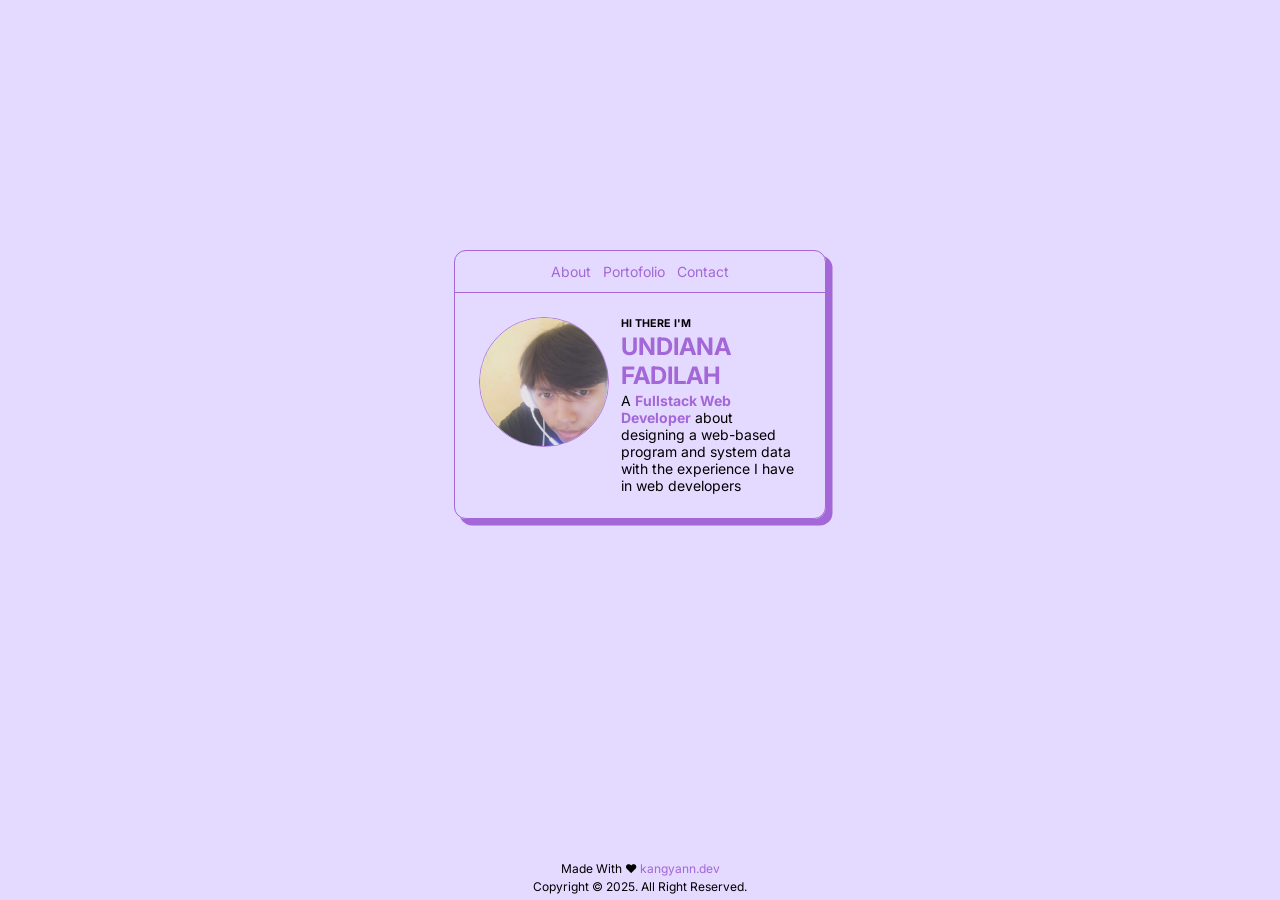
==== index.html @ c655a562 "New Portofolio v1; kangyann.dev" ====
<!DOCTYPE html>
<html lang="en">
    <head>
        <meta charset="UTF-8">
        <meta name="viewport" content="width=device-width, initial-scale=1.0">
        <link rel="stylesheet" href="/style/style.css">
        <script src="/script/script.js" defer></script>
        <title>Undiana Fadilah</title>
    </head>
    <body>
        <div class="container">
            <div class="index__container">
                <!--  -->
                <div class="box">
                    <!--  -->
                    <div class="box__header">
                        <a href="/about.html">About</a>
                        <a href="/portofolio.html">Portofolio</a>
                        <a href="/contact.html">Contact</a>
                    </div>
                    <!--  -->
                    <div class="box__profile">
                        <div class="box__profile__image">
                            <img src="/images/profile.jpeg" alt="my_profile">
                        </div>
                        <!--  -->
                        <div class="box__profile__description">
                            <h6>HI THERE I'M</h6>
                            <h4>UNDIANA FADILAH</h4>
                            <p>A <strong>Fullstack Web Developer</strong>
                                about designing a web-based program and
                                system
                                data
                                with the experience I have in web
                                developers</p>
                        </div>
                    </div>
                </div>
            </div>
            <footer>
                <div class="footer__box">
                    <span>
                        Made With ♥️ <a
                            href="https://instagram.com/kangyann.dev ">kangyann.dev</a></span>
                    <span>Copyright &copy; 2025. All Right Reserved.</span>
                </div>
            </footer>
        </div>
    </body>
</html>
---- style/style.css ----
@import url("https://fonts.googleapis.com/css2?family=Inter:ital,opsz,wght@0,14..32,100..900;1,14..32,100..900&display=swap");
:root {
   --primary-color: #e4d9ff;
   --secondary-color: rgb(163, 103, 215);
   --mint-color: #f0f7f4;
}
html {
   background-color: var(--primary-color);
}
*,
html {
   padding: 0;
   margin: 0;
   font-family: "Inter", sans-serif;
   font-optical-sizing: auto;
   font-style: normal;
}
.container {
   padding: 12px;
   margin: 12px;
}
.container footer {
    position: fixed;
    bottom: 0;
    left: 0;
    padding: 6px 0px;
    font-size: 12px;
    width: 100%;
}
.container footer .footer__box {
    display: flex;
    flex-direction: column;
    align-items: center;
    gap: 3px;
}
.container footer .footer__box a {
    color: var(--secondary-color);
    text-decoration: none;
}
.container footer .footer__box a:hover {
    text-decoration: underline;
}
.index__container {
   display: flex;
   justify-content: center;
   align-items: center;
   min-height: 80vh;
}
.index__container .box {
   display: flex;
   justify-content: center;
   flex-direction: column;
   width: 30%;
   border: 1.5px solid var(--secondary-color);
   box-shadow: 6px 6px 0.5px 0.5px var(--secondary-color);
   border-radius: 12px;
   overflow: hidden;
}
.index__container .box .box__header {
   display: flex;
   justify-content: center;
   padding: 6px 0px;
   border-bottom: 1px solid var(--secondary-color);
}
.index__container .box .box__header a {
   padding: 6px;
   font-size: 14px;
   text-decoration: none;
   background: var(--primary-color);
   transition: all ease-in;
   color: var(--secondary-color);
   transition-duration: 150ms;
}
.index__container .box .box__header a:hover {
   color: var(--secondary-color);
   font-weight: 600;
}
.index__container .box .box__profile {
   display: flex;
   padding: 24px;
   gap: 12px;
}
.index__container .box .box__profile .box__profile__image {
   overflow: hidden;
   width: 128px;
   border: 1px solid var(--secondary-color);
   opacity: 80%;
   cursor: pointer;
   height: 128px;
   border-radius: 100%;
   transition: all ease-in;
   transition-duration: 150ms;
}
.index__container .box .box__profile .box__profile__image:hover {
   opacity: 100%;
}
.index__container .box .box__profile .box__profile__image img {
   width: 100%;
   height: 100%;
   object-fit: cover;
}

.index__container .box .box__profile .box__profile__description {
   flex: 1;
   display: flex;
   flex-direction: column;
   gap: 2px;
}
.index__container .box .box__profile .box__profile__description h4 {
   color: var(--secondary-color);
   font-size: 24px;
}
.index__container .box .box__profile .box__profile__description p {
   font-size: 14px;
}
.index__container .box .box__profile .box__profile__description strong {
   color: var(--secondary-color);
}
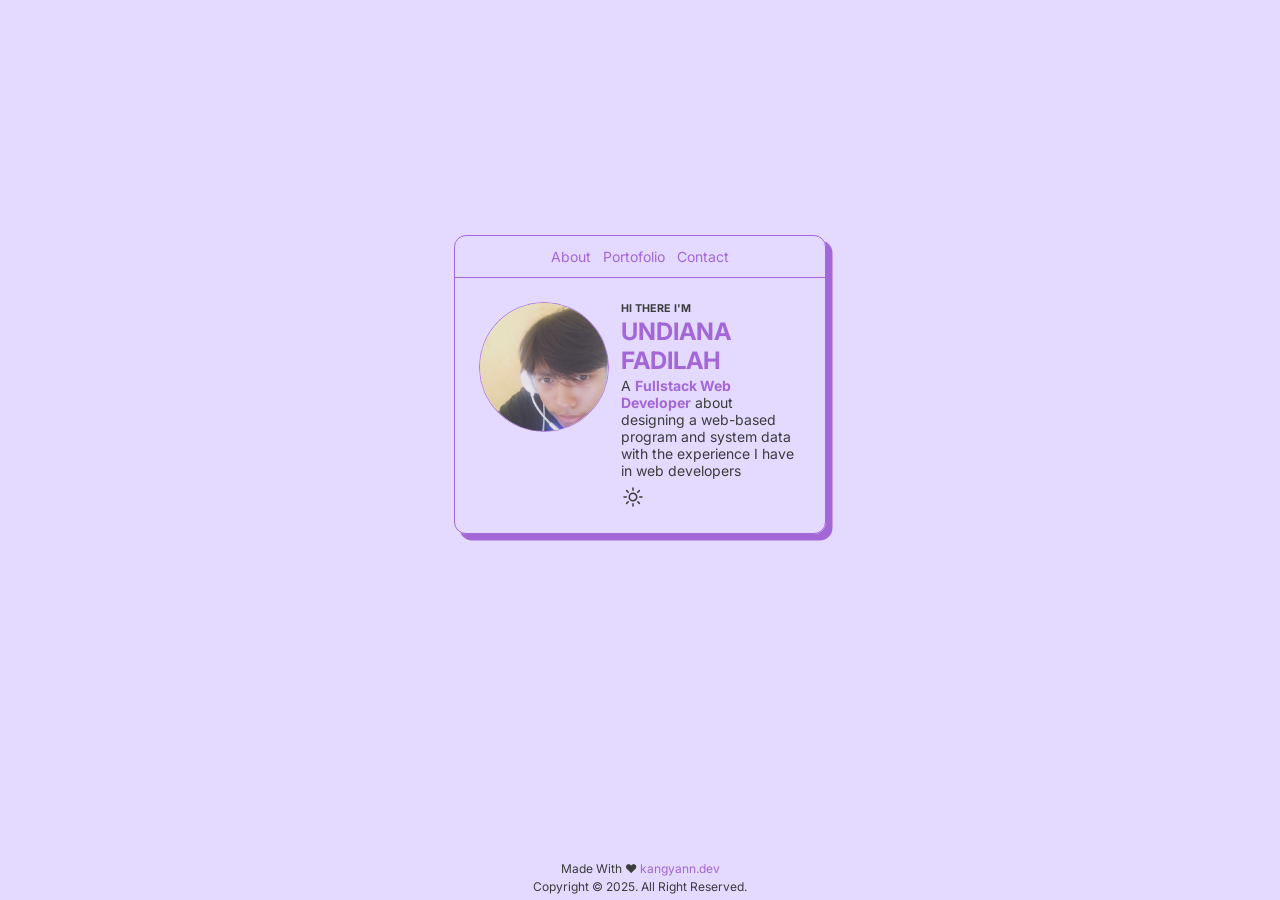
==== commit 01666f70: "Release Portofolio v1; Pemograman Web;" ====
--- a/index.html
+++ b/index.html
@@ -1,5 +1,5 @@
 <!DOCTYPE html>
-<html lang="en">
+<html lang="en" data-theme="light">
     <head>
         <meta charset="UTF-8">
         <meta name="viewport" content="width=device-width, initial-scale=1.0">
@@ -33,9 +33,33 @@
                                 data
                                 with the experience I have in web
                                 developers</p>
+                            <div class="icon__theme" id="theme">
+                                <span id="light">
+                                    <svg xmlns="http://www.w3.org/2000/svg"
+                                        fill="none"
+                                        viewBox="0 0 24 24" stroke-width="1.5"
+                                        stroke="currentColor" class="size-6">
+                                        <path stroke-linecap="round"
+                                            stroke-linejoin="round"
+                                            d="M12 3v2.25m6.364.386-1.591 1.591M21 12h-2.25m-.386 6.364-1.591-1.591M12 18.75V21m-4.773-4.227-1.591 1.591M5.25 12H3m4.227-4.773L5.636 5.636M15.75 12a3.75 3.75 0 1 1-7.5 0 3.75 3.75 0 0 1 7.5 0Z" />
+                                    </svg>
+                                </span>
+                                <span id="dark">
+                                    <svg xmlns="http://www.w3.org/2000/svg"
+                                        fill="none"
+                                        viewBox="0 0 24 24" stroke-width="1.5"
+                                        stroke="currentColor" class="size-6">
+                                        <path stroke-linecap="round"
+                                            stroke-linejoin="round"
+                                            d="M21.752 15.002A9.72 9.72 0 0 1 18 15.75c-5.385 0-9.75-4.365-9.75-9.75 0-1.33.266-2.597.748-3.752A9.753 9.753 0 0 0 3 11.25C3 16.635 7.365 21 12.75 21a9.753 9.753 0 0 0 9.002-5.998Z" />
+                                    </svg>
+                                </span>
+                            </div>
                         </div>
                     </div>
+
                 </div>
+
             </div>
             <footer>
                 <div class="footer__box">
--- a/style/style.css
+++ b/style/style.css
@@ -3,9 +3,19 @@
    --primary-color: #e4d9ff;
    --secondary-color: rgb(163, 103, 215);
    --mint-color: #f0f7f4;
-}
-html {
+   --mint-color-dark: #2a2b2b;
+   --font-default: rgb(60, 60, 60);
+   --primary-color-dark: #2c214a;
+   --secondary-color-dark: rgb(163, 103, 215);
+   --font-default-dark: rgb(240, 240, 240);
+}
+html[data-theme="light"] {
    background-color: var(--primary-color);
+   color: var(--font-default);
+}
+html[data-theme="dark"] {
+   background-color: var(--primary-color-dark);
+   color: var(--font-default-dark);
 }
 *,
 html {
@@ -14,31 +24,41 @@
    font-family: "Inter", sans-serif;
    font-optical-sizing: auto;
    font-style: normal;
+   user-select: none;
 }
 .container {
    padding: 12px;
    margin: 12px;
 }
+.icon__theme {
+   width: 24px;
+   height: 24px;
+   margin-top: 4px;
+   cursor: pointer;
+   transition: all ease-in;
+   transition-duration: 150ms;
+}
+
 .container footer {
-    position: fixed;
-    bottom: 0;
-    left: 0;
-    padding: 6px 0px;
-    font-size: 12px;
-    width: 100%;
+   position: fixed;
+   bottom: 0;
+   left: 0;
+   padding: 6px 0px;
+   font-size: 12px;
+   width: 100%;
 }
 .container footer .footer__box {
-    display: flex;
-    flex-direction: column;
-    align-items: center;
-    gap: 3px;
+   display: flex;
+   flex-direction: column;
+   align-items: center;
+   gap: 3px;
 }
 .container footer .footer__box a {
-    color: var(--secondary-color);
-    text-decoration: none;
+   color: var(--secondary-color);
+   text-decoration: none;
 }
 .container footer .footer__box a:hover {
-    text-decoration: underline;
+   text-decoration: underline;
 }
 .index__container {
    display: flex;
@@ -66,7 +86,6 @@
    padding: 6px;
    font-size: 14px;
    text-decoration: none;
-   background: var(--primary-color);
    transition: all ease-in;
    color: var(--secondary-color);
    transition-duration: 150ms;
@@ -99,7 +118,6 @@
    height: 100%;
    object-fit: cover;
 }
-
 .index__container .box .box__profile .box__profile__description {
    flex: 1;
    display: flex;
@@ -116,3 +134,318 @@
 .index__container .box .box__profile .box__profile__description strong {
    color: var(--secondary-color);
 }
+/* INDEX */
+
+/* ABOUT */
+.about__container {
+   display: flex;
+   justify-content: center;
+   align-items: center;
+   min-height: 80vh;
+}
+
+.about__container .box {
+   display: flex;
+   justify-content: center;
+   flex-direction: column;
+   width: 30%;
+   border: 1.5px solid var(--secondary-color);
+   box-shadow: 6px 6px 0.5px 0.5px var(--secondary-color);
+   border-radius: 12px;
+   overflow: hidden;
+   padding: 12px;
+}
+.about__container .box .box__profile {
+   display: flex;
+   align-items: center;
+   gap: 6px;
+   padding: 6px 0px;
+   border-bottom: 1.5px solid var(--secondary-color);
+}
+.about__container .box .box__profile h4 {
+   font-size: 20px;
+   color: var(--secondary-color);
+}
+.about__container .box .box__profile p {
+   font-size: 12px;
+   font-style: italic;
+}
+.about__container .box .box__profile .box__profile__image {
+   overflow: hidden;
+   width: 64px;
+   border: 1px solid var(--secondary-color);
+   cursor: pointer;
+   height: 64px;
+   border-radius: 100%;
+}
+.about__container .box .box__profile .box__profile__image img {
+   width: 100%;
+   height: 100%;
+   object-fit: cover;
+}
+.about__container .box .box__information {
+   padding: 6px 0px;
+   margin: 6px 0px;
+}
+.about__container .box .box__information table {
+   font-size: 14px;
+   width: 100%;
+}
+
+.about__container .box .box__information table tbody tr td {
+   border: 1px solid var(--secondary-color);
+   padding: 6px;
+}
+.about__container .box .box__information table tbody tr .text {
+   color: var(--secondary-color);
+   text-shadow: 1px 1px var(--mint-color);
+   font-style: italic;
+   cursor: pointer;
+   transition: all ease-in-out;
+   transition-duration: 200ms;
+}
+.about__container .box .box__information table tbody tr .text:hover {
+   color: black;
+   text-shadow: none;
+}
+.about__container .box .box__information .box__information__link {
+   display: flex;
+   flex-direction: column;
+   gap: 3px;
+}
+.about__container .box .box__information .box__information__link .contact__me {
+   padding: 4px 12px;
+   margin: 1px;
+   background-color: transparent;
+   outline: none;
+   border: 1px solid var(--secondary-color);
+   font-size: 14px;
+   width: 100%;
+   margin-top: 12px;
+   cursor: pointer;
+   color: var(--secondary-color);
+   transition: all ease-in;
+   transition-duration: 150ms;
+}
+.about__container .box .box__information .box__information__link .contact__me:hover {
+   background-color: var(--secondary-color);
+   color: var(--primary-color);
+}
+.about__container .box .box__information .box__information__link .back__to__home {
+   text-decoration: none;
+   font-size: 12px;
+   color: var(--secondary-color);
+}
+.about__container .box .box__information .box__information__link .back__to__home:hover {
+   text-decoration: underline;
+}
+
+/* PORTOFOLIO */
+.portofolio__container {
+   display: flex;
+   justify-content: center;
+   align-items: center;
+   min-height: 80vh;
+}
+
+.portofolio__container .box {
+   display: flex;
+   justify-content: center;
+   flex-direction: column;
+   width: 30%;
+   border: 1.5px solid var(--secondary-color);
+   box-shadow: 6px 6px 0.5px 0.5px var(--secondary-color);
+   border-radius: 12px;
+   overflow: hidden;
+   padding: 12px;
+}
+.portofolio__container .box .box__profile {
+   display: flex;
+   align-items: center;
+   gap: 6px;
+   padding: 6px 0px;
+   border-bottom: 1.5px solid var(--secondary-color);
+}
+.portofolio__container .box .box__profile h4 {
+   font-size: 20px;
+   color: var(--secondary-color);
+}
+.portofolio__container .box .box__profile p {
+   font-size: 12px;
+   font-style: italic;
+}
+.portofolio__container .box .box__profile .box__profile__image {
+   overflow: hidden;
+   width: 64px;
+   border: 1px solid var(--secondary-color);
+   cursor: pointer;
+   height: 64px;
+   border-radius: 100%;
+}
+.portofolio__container .box .box__profile .box__profile__image img {
+   width: 100%;
+   height: 100%;
+   object-fit: cover;
+}
+.portofolio__container .box .box__information {
+   padding: 6px 0px;
+   margin: 6px 0px;
+   display: grid;
+   grid-template-columns: 1fr 1fr;
+   gap: 6px;
+}
+.portofolio__container .box .box__information .card {
+   display: flex;
+   flex-direction: column;
+   justify-content: space-between;
+   gap: 3px;
+   padding: 12px;
+   flex: 1;
+   border: 1px solid var(--secondary-color);
+}
+.portofolio__container .box .box__information .card .card__image {
+   overflow: hidden;
+   min-height: 156px;
+   box-shadow: 1px 1px 1px 1px var(--secondary-color);
+}
+
+.portofolio__container .box .box__information .card .card__image img {
+   width: 100%;
+   height: 100%;
+   object-fit: cover;
+}
+.portofolio__container .box .box__information .card .card__text {
+   border-top: 1px solid var(--secondary-color);
+   padding: 4px 0px;
+   margin-top: 4px;
+}
+.portofolio__container .box .box__information .card .card__text .card__text__title {
+   font-size: 18px;
+   margin-bottom: 4px;
+   color: var(--secondary-color);
+   text-shadow: 1px 1px var(--mint-color);
+}
+.portofolio__container .box .box__information .card .card__text .card__text__description {
+   font-size: 12px;
+}
+.portofolio__container .box a {
+   font-size: 12px;
+   text-decoration: none;
+}
+.portofolio__container .box a:hover {
+   text-decoration: underline;
+}
+
+/* CONTACT */
+.contact__container {
+   display: flex;
+   justify-content: center;
+   align-items: center;
+   min-height: 80vh;
+}
+
+.contact__container .box {
+   display: flex;
+   justify-content: center;
+   flex-direction: column;
+   width: 30%;
+   border: 1.5px solid var(--secondary-color);
+   box-shadow: 6px 6px 0.5px 0.5px var(--secondary-color);
+   border-radius: 12px;
+   overflow: hidden;
+   padding: 12px;
+}
+.contact__container .box .box__profile {
+   display: flex;
+   align-items: center;
+   gap: 6px;
+   padding: 6px 0px;
+   border-bottom: 1.5px solid var(--secondary-color);
+}
+.contact__container .box .box__profile h4 {
+   font-size: 20px;
+   color: var(--secondary-color);
+}
+.contact__container .box .box__profile p {
+   font-size: 12px;
+   font-style: italic;
+}
+.contact__container .box .box__profile .box__profile__image {
+   overflow: hidden;
+   width: 64px;
+   border: 1px solid var(--secondary-color);
+   cursor: pointer;
+   height: 64px;
+   border-radius: 100%;
+}
+.contact__container .box .box__profile .box__profile__image img {
+   width: 100%;
+   height: 100%;
+   object-fit: cover;
+}
+.contact__container .box .box__information {
+   padding: 6px 0px;
+   margin: 6px 0px;
+}
+.contact__container .box .box__information p#keeptouch {
+   font-size: 16px;
+   font-weight: 600;
+   color: var(--secondary-color);
+   text-shadow: 1px 1px var(--mint-color);
+}
+.contact__container .box .box__information form {
+   margin-top: 8px;
+   padding: 6px;
+   border: 1px solid var(--secondary-color);
+}
+.contact__container .box .box__information form .group {
+   display: flex;
+   flex-direction: column;
+   gap: 3px;
+   margin-bottom: 6px;
+}
+.contact__container .box .box__information form .group .label__name {
+   color: var(--secondary-color);
+   font-size: 14px;
+}
+.contact__container .box .box__information form .group textarea {
+   min-height: 48px;
+   resize: none;
+}
+.contact__container .box .box__information form .group input,
+textarea {
+   font-size: 14px;
+   outline: none;
+   color: var(--secondary-color);
+   padding: 4px 6px;
+   border: 1px solid var(--secondary-color);
+   background-color: var(--mint-color);
+}
+.contact__container .box .box__information form p {
+   font-size: 14px;
+}
+.contact__container .box .box__information form .response {
+   display: flex;
+   align-items: center;
+   gap: 6px;
+}
+.contact__container .box .box__information form button {
+   padding: 4px 12px;
+   background-color: transparent;
+   border: 1px solid var(--secondary-color);
+   cursor: pointer;
+   transition: all ease-in-out;
+   transition-duration: 150ms;
+   color: var(--secondary-color);
+}
+.contact__container .box .box__information form button:hover {
+   background-color: var(--secondary-color);
+   color: var(--mint-color);
+}
+.contact__container .box a {
+   font-size: 12px;
+   text-decoration: none;
+}
+.contact__container .box a:hover {
+   text-decoration: underline;
+}
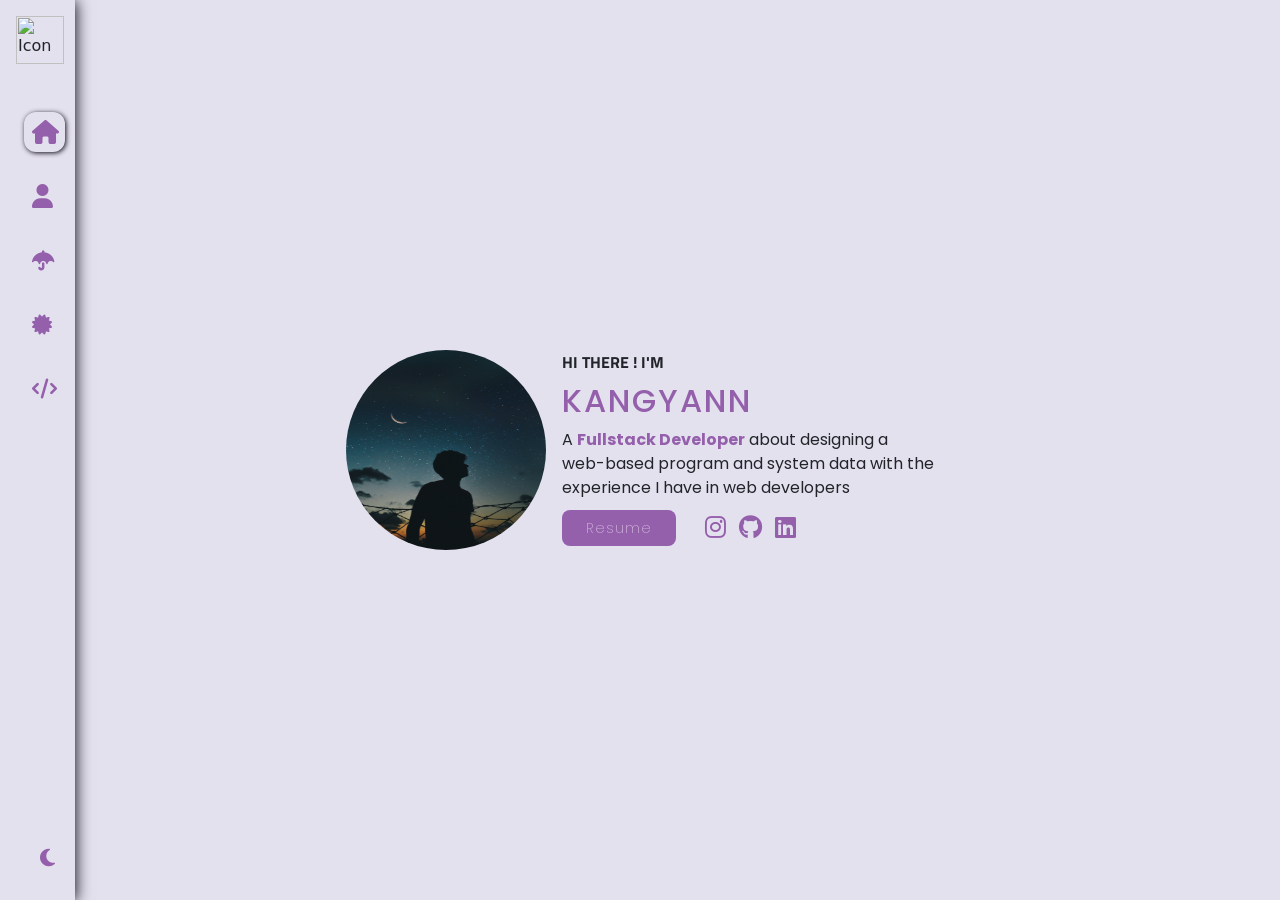
==== commit bc51f899: "New Portofolio v2; Pemograman Web;" ====
--- a/index.html
+++ b/index.html
@@ -1,74 +1,273 @@
-<!DOCTYPE html>
-<html lang="en" data-theme="light">
-    <head>
-        <meta charset="UTF-8">
-        <meta name="viewport" content="width=device-width, initial-scale=1.0">
-        <link rel="stylesheet" href="/style/style.css">
-        <script src="/script/script.js" defer></script>
-        <title>Undiana Fadilah</title>
-    </head>
-    <body>
-        <div class="container">
-            <div class="index__container">
-                <!--  -->
-                <div class="box">
-                    <!--  -->
-                    <div class="box__header">
-                        <a href="/about.html">About</a>
-                        <a href="/portofolio.html">Portofolio</a>
-                        <a href="/contact.html">Contact</a>
-                    </div>
-                    <!--  -->
-                    <div class="box__profile">
-                        <div class="box__profile__image">
-                            <img src="/images/profile.jpeg" alt="my_profile">
-                        </div>
-                        <!--  -->
-                        <div class="box__profile__description">
-                            <h6>HI THERE I'M</h6>
-                            <h4>UNDIANA FADILAH</h4>
-                            <p>A <strong>Fullstack Web Developer</strong>
-                                about designing a web-based program and
-                                system
-                                data
-                                with the experience I have in web
-                                developers</p>
-                            <div class="icon__theme" id="theme">
-                                <span id="light">
-                                    <svg xmlns="http://www.w3.org/2000/svg"
-                                        fill="none"
-                                        viewBox="0 0 24 24" stroke-width="1.5"
-                                        stroke="currentColor" class="size-6">
-                                        <path stroke-linecap="round"
-                                            stroke-linejoin="round"
-                                            d="M12 3v2.25m6.364.386-1.591 1.591M21 12h-2.25m-.386 6.364-1.591-1.591M12 18.75V21m-4.773-4.227-1.591 1.591M5.25 12H3m4.227-4.773L5.636 5.636M15.75 12a3.75 3.75 0 1 1-7.5 0 3.75 3.75 0 0 1 7.5 0Z" />
-                                    </svg>
-                                </span>
-                                <span id="dark">
-                                    <svg xmlns="http://www.w3.org/2000/svg"
-                                        fill="none"
-                                        viewBox="0 0 24 24" stroke-width="1.5"
-                                        stroke="currentColor" class="size-6">
-                                        <path stroke-linecap="round"
-                                            stroke-linejoin="round"
-                                            d="M21.752 15.002A9.72 9.72 0 0 1 18 15.75c-5.385 0-9.75-4.365-9.75-9.75 0-1.33.266-2.597.748-3.752A9.753 9.753 0 0 0 3 11.25C3 16.635 7.365 21 12.75 21a9.753 9.753 0 0 0 9.002-5.998Z" />
-                                    </svg>
-                                </span>
-                            </div>
-                        </div>
-                    </div>
-
-                </div>
-
-            </div>
-            <footer>
-                <div class="footer__box">
-                    <span>
-                        Made With ♥️ <a
-                            href="https://instagram.com/kangyann.dev ">kangyann.dev</a></span>
-                    <span>Copyright &copy; 2025. All Right Reserved.</span>
-                </div>
-            </footer>
-        </div>
-    </body>
-</html>+<html lang="en">
+
+<head>
+  <meta charset="UTF-8" />
+  <meta name="viewport" content="width=device-width, initial-scale=1.0" />
+  <title>Kangyann | Personal Page</title>
+  <meta charset="UTF-8" />
+  <meta name="viewport" content="width=device-width, initial-scale=1.0" />
+  <meta name="keywords" content="Personal, Webpage, Portofolio,Landing Page, Kangyann, Kangyann.my.id" />
+  <meta name="description" content="Easy To Make Personal or Portofolio Website" />
+  <link rel="stylesheet" href="assets/style/style.css" />
+  <link rel="stylesheet" href="assets/style/maintenance.css" />
+  <link rel="stylesheet" href="assets/style/@screen.css" />
+  <link rel="stylesheet" href="https://cdn.jsdelivr.net/npm/bootstrap@5.3.1/dist/css/bootstrap.min.css" />
+  <link rel="stylesheet" href="https://cdnjs.cloudflare.com/ajax/libs/font-awesome/6.4.0/css/all.min.css" />
+  <link rel="shortcut icon" href="https://svgshare.com/i/jmv.svg" type="image/x-icon" />
+</head>
+
+<body>
+  <div class="d-flex justify-content-center align-items-center vh-100 position-relative light"
+    style="transition: 0.3s all ease-in">
+    <div class="h-100 position-fixed left-section overflow-hidden z-1 bar light"
+      style="top: 0; left: 0; transition: 0.6s all ease-in-out">
+      <div class="m-lg-3 m-md-3 m-sm-3 m-2">
+        <img src="https://svgshare.com/i/jmv.svg" alt="Icon Logo" width="48"
+          class="d-none d-md-block d-sm-block d-lg-block" />
+        <div class="d-flex flex-column gap-4 mt-5 m-2">
+          <div class="d-none d-lg-flex d-sm-flex d-md-flex align-items-center gap-3 p-2 left-icon active"
+            style="white-space: nowrap; cursor: pointer" id="ChangePage" data-page="home">
+            <i class="fa-solid fa-home fa-xl" style="color: var(--primary-light)"></i>
+            <span class="ms-3" style="font-family: 'Poppins'; color: var(--primary-light)">Home</span>
+          </div>
+          <div class="d-none d-lg-flex d-sm-flex d-md-flex align-items-center gap-3 p-2 left-icon"
+            style="white-space: nowrap; cursor: pointer" id="ChangePage" data-page="about">
+            <i class="fa-solid fa-user fa-xl" style="color: var(--primary-light)"></i>
+            <span class="ms-3" style="font-family: 'Poppins'; color: var(--primary-light)">About Me</span>
+          </div>
+
+          <div class="d-none d-lg-flex d-sm-flex d-md-flex align-items-center gap-3 p-2 left-icon"
+            style="white-space: nowrap; cursor: pointer" id="ChangePage" data-page="project">
+            <i class="fa-solid fa-umbrella fa-lg" style="color: var(--primary-light)"></i>
+            <span class="ms-3" style="font-family: 'Poppins'; color: var(--primary-light)">Projects</span>
+          </div>
+          <div class="d-none d-lg-flex d-sm-flex d-md-flex align-items-center gap-3 p-2 left-icon"
+            style="white-space: nowrap; cursor: pointer" id="ChangePage" data-page="certificate">
+            <i class="fa-solid fa-certificate fa-lg" style="color: var(--primary-light)"></i>
+            <span class="ms-3" style="font-family: 'Poppins'; color: var(--primary-light)">Certificate</span>
+          </div>
+          <a href="/xinstacode.html" style="text-decoration: none;">
+          <div class="d-none d-lg-flex d-sm-flex d-md-flex align-items-center gap-3 p-2 left-icon"
+            style="white-space: nowrap; cursor: pointer">
+            <i class="fa-solid fa-code fa-lg" style="color: var(--primary-light)"></i>
+              <span class="ms-3" style="font-family: 'Poppins'; color: var(--primary-light)">X InstaCode</span>
+            </div>
+          </a>
+          <div class="position-absolute mb-3 mode" style="bottom: 10px">
+            <div class="d-flex">
+              <i class="fa-solid fa-moon fa-lg mode_icon px-3 py-3 rounded-3" data-page="dark" id="dark" style="
+                    color: var(--primary-light);
+                    cursor: pointer;
+                    display: block;
+                  "></i>
+              <i class="fa-solid fa-sun fa-lg mode_icon px-3 py-3 rounded-3" data-page="light" id="light" style="
+                    color: var(--secondary-light);
+                    cursor: pointer;
+                    display: none;
+                  "></i>
+              <i class="fa-solid fa-bars fa-xl d-lg-none d-sm-none d-md-none d-block mx-4 me-1 px-2 py-3 rounded-3"
+                id="menu" data-bs-toggle="offcanvas" data-bs-target="#offcanvasTop" aria-controls="offcanvasTop"
+                style="cursor: pointer"></i>
+            </div>
+            <div class="offcanvas offcanvas-top d-lg-none d-md-none d-sm-none"
+              style="background-color: var(--background-light)" id="offcanvasTop" aria-labelledby="offcanvasTopLabel">
+              <div class="offcanvas-header">
+                <h5 class="offcanvas-title" id="offcanvasTopLabel" style="color: var(--primary-light)">
+                  Menu
+                </h5>
+                <button type="button" class="btn-close" data-bs-dismiss="offcanvas" aria-label="Close"></button>
+              </div>
+              <div class="offcanvas-body">
+                <div class="d-flex align-items-center gap-3 p-2 left-icon" style="white-space: nowrap; cursor: pointer"
+                  id="ChangePage" data-page="home">
+                  <i class="fa-solid fa-home fa-xl" style="color: var(--primary-light)"></i>
+                  <span class="ms-3" style="
+                        font-family: 'Poppins';
+                        color: var(--primary-light);
+                      ">Home</span>
+                </div>
+                <div class="d-flex align-items-center gap-3 p-2 left-icon" style="white-space: nowrap; cursor: pointer"
+                  id="ChangePage" data-page="about">
+                  <i class="fa-solid fa-user fa-xl" style="color: var(--primary-light)"></i>
+                  <span class="ms-3" style="
+                        font-family: 'Poppins';
+                        color: var(--primary-light);
+                      ">About Me</span>
+                </div>
+
+                <div class="d-flex align-items-center gap-3 p-2 left-icon" style="white-space: nowrap; cursor: pointer"
+                  id="ChangePage" data-page="project">
+                  <i class="fa-solid fa-umbrella fa-lg" style="color: var(--primary-light)"></i>
+                  <span class="ms-3" style="
+                        font-family: 'Poppins';
+                        color: var(--primary-light);
+                      ">Projects</span>
+                </div>
+                <div class="d-flex align-items-center gap-3 p-2 left-icon" style="white-space: nowrap; cursor: pointer"
+                  id="ChangePage" data-page="certificate">
+                  <i class="fa-solid fa-certificate fa-lg" style="color: var(--primary-light)"></i>
+                  <span class="ms-3" style="
+                        font-family: 'Poppins';
+                        color: var(--primary-light);
+                      ">Certificate</span>
+                </div>
+              </div>
+            </div>
+          </div>
+        </div>
+      </div>
+    </div>
+    <!--  -->
+    <div class="ListPage" id="home">
+      <div class="d-flex justify-content-center gap-3 container container-main">
+        <div class="">
+          <img src="assets/images/profile.jpg" alt="Profiles Picture" width="200" height="200" class="rounded-circle"
+            style="box-shadow: 2px 1px 12px 4px var(--black-opacity);" />
+        </div>
+        <div class="col-xl-4 col-lg-5 col-sm-6">
+          <span class="text-dark" style="font-family: 'Titillium Web'; font-weight: bold">HI THERE ! I'M</span>
+          <h2 style="
+                font-family: 'Poppins';
+                color: var(--primary-light);
+                letter-spacing: 2px;
+              " class="my-2">
+            KANGYANN
+          </h2>
+          <span class="text-dark" style="font-family: 'Poppins', sans-serif">A
+            <a href="#" style="color: var(--primary-light); font-weight: bold" class="text-decoration-none">Fullstack Developer</a>
+            about designing a web-based program and system data with the experience I have in
+            web developers</span>
+          <div class="mt-3">
+            <a href="" class="text-decoration-none py-2 px-4 rounded-3 text-white-50 me-4 resume" data-page="about"
+              style="
+                  font-family: 'Poppins';
+                  font-size: 14px;
+                  font-weight: 200;
+                  letter-spacing: 1px;
+                  background-color: var(--primary-light);
+                ">Resume</a>
+            <i class="fa-brands fa-instagram fa-xl" style="cursor: pointer; color: var(--primary-light)"></i>
+            <i class="fa-brands fa-github fa-xl mx-2" style="cursor: pointer; color: var(--primary-light)"></i>
+            <i class="fa-brands fa-linkedin fa-xl" style="cursor: pointer; color: var(--primary-light)"></i>
+          </div>
+        </div>
+      </div>
+    </div>
+    <div class="ListPage" id="about" style="display: none">
+      <div class="d-flex justify-content-center vh-100 align-items-center">
+        <div class="container position-relative">
+          <div class="d-flex justify-content-center gap-5 mt-5">
+            <div class="row">
+              <div class="text-center col-lg-6 col-md-6">
+                <img src="assets/images/profile.jpg" alt="Profiles Picture" width="180" class="rounded-4 mb-2 mt-5" />
+                <h2 style="
+                      color: var(--primary-light);
+                      font-family: 'Titillium Web';
+                      font-weight: 600;
+                      letter-spacing: 1px;
+                    ">
+                  Kangyann
+                </h2>
+                <p class="text-dark" style="font-family: 'Poppins'; letter-spacing: 1px">
+                  Web Developer & Data Analytics
+                </p>
+              </div>
+              <div class="head col-lg-5 col-md-6 col-12">
+                <h2 style="
+                      color: var(--primary-light);
+                      font-family: 'Titillium Web';
+                      font-weight: bold;
+                      letter-spacing: 1px;
+                    ">
+                  About Me
+                </h2>
+                <span class="text-dark" style="font-family: 'Poppins'">I'm from Kuningan City ,Most People Call Me
+                  Dian, This
+                  Programs Just my
+                  <span style="color: var(--primary-light); font-weight: bold">Hobby</span>
+                  and my
+                  <span style="color: var(--primary-light); font-weight: bold">Future</span>.</span>
+                <hr />
+                <table class="text-dark">
+                  <tr style="font-family: 'Poppins'">
+                    <td style="width: 100px">NAME</td>
+                    <td>: Dian</td>
+                  </tr>
+                  <tr style="font-family: 'Poppins'">
+                    <td style="width: 100px">PHONE</td>
+                    <td>: +(62) 83 829 055 059</td>
+                  </tr>
+                  <tr style="font-family: 'Poppins'">
+                    <td style="width: 100px">ADDRESS</td>
+                    <td>: Kuningan, West Java</td>
+                  </tr>
+                  <tr style="font-family: 'Poppins'">
+                    <td style="width: 100px">WEBSITE</td>
+                    <td>
+                      :
+                      <a href="https://kangyann.my.id/"
+                        class="text-decoration-none text-dark">https://kangyann.my.id/</a>
+                    </td>
+                  </tr>
+                  <tr style="font-family: 'Poppins'">
+                    <td style="width: 100px">E-MAIL</td>
+                    <td>: Kangyann727@gmail.com</td>
+                  </tr>
+                </table>
+                <div class="my-3 message">
+                  <a href="https://wa.me/6283829055059?text="
+                    class="py-2 px-4 rounded-3 text-decoration-none text-white-50"
+                    style="background-color: var(--primary-light)">Message Now !</a>
+                </div>
+              </div>
+            </div>
+          </div>
+        </div>
+      </div>
+    </div>
+    <div class="ListPage" id="project" style="display: none">
+      <div class="d-flex align-items-center justify-content-center vh-100">
+        <div class="comingsoon">
+          <h2 style="font-family: 'Titillium Web'; font-weight: 600">
+            <span>C</span>
+            <span>O</span>
+            <span>M</span>
+            <span>I</span>
+            <span>N</span>
+            <span>G</span>
+            <span>S</span>
+            <span>O</span>
+            <span>O</span>
+            <span>N</span>
+          </h2>
+          <span style="font-family: 'Poppins'">by Kangyann's --> @kangyann.tsx</span>
+        </div>
+      </div>
+    </div>
+    <div class="ListPage" id="certificate" style="display: none;">
+      <div class="d-flex justify-content-center align-items-center gap-5 container">
+        <i class="fa-solid fa-arrow-left fa-2xl" id="Previous" style="color: var(--primary-light); cursor: pointer;"></i>
+        <div class="" id="pagesImage" style="display: block;">
+          <img src="assets/images/certificate.PNG" alt="Certificate Completed" >
+          <div class="description text-center mt-2 text-dark" style="font-family: 'Titillium Web';">
+            <p style="font-size: 2rem; font-weight: bold;">VSGA - Junior Web Developer</p>
+            <span style="font-size: 1rem; ">8 - 19 Mei 2023, BPPTIK KOMINFO</span>
+          </div>
+        </div>
+        <div class="" id="pagesImage" style="display: none;">
+          <img src="assets/images/certificate.PNG" alt="Certificate Completed" >
+          <div class="description text-center mt-2 text-dark" style="font-family: 'Titillium Web';">
+            <p style="font-size: 2rem; font-weight: bold;">Example - Description</p>
+            <span style="font-size: 1rem; ">Lorem, ipsum., KUNINGAG CITY</span>
+          </div>
+        </div>
+        <i class="fa-solid fa-arrow-right fa-2xl " id="Next" style="color: var(--primary-light); cursor: pointer;"></i>
+      </div>
+    </div>
+  </div>
+</body>
+<script src="https://cdn.jsdelivr.net/npm/bootstrap@5.3.1/dist/js/bootstrap.min.js"></script>
+<script src="assets/script/mode.js"></script>
+<script src="assets/script/index.js"></script>
+
+</html>
--- a/assets/style/style.css
+++ b/assets/style/style.css
@@ -0,0 +1,66 @@
+@import url("https://fonts.googleapis.com/css2?family=Poppins:ital,wght@0,100;0,200;0,300;0,400;0,500;0,600;0,700;0,800;0,900;1,100;1,200;1,300;1,400;1,500;1,600;1,700;1,800;1,900&display=swap");
+@import url("https://fonts.googleapis.com/css2?family=Titillium+Web:ital,wght@0,200;0,300;0,400;0,600;0,700;0,900;1,200;1,300;1,400;1,600;1,700&display=swap");
+@import url("animation.css");
+* {
+  margin: 0;
+  padding: 0;
+}
+:root {
+  --text-light: #0f0c17;
+  --background-light: #e4e1ef;
+  --primary-light: #945fab;
+  --secondary-light: #e3e8d5;
+  --accent-light: #689e53;
+
+  --text-dark: #e4e1ef;
+  --background-dark: #0f0c17;
+  --primary-dark: #945fab;
+  --secondary-dark: #15180d;
+  --accent-dark: #bdd7b3;
+}
+/* MAIN CSS */
+.left-section {
+  width: 75px;
+}
+.active {
+  border-radius: 12px;
+  box-shadow: 1px 1px 5px var(--background-dark);
+  min-width: 41px;
+  transition: 0.3s all ease-in-out;
+}
+.ListPage {
+  animation: popUp 1s ease-in;
+}
+.light {
+  background-color: var(--background-light);
+  box-shadow: 1px 1px 14px var(--text-light);
+}
+.dark {
+  background-color: var(--background-dark);
+  box-shadow: 1px 1px 14px var(--text-dark);
+}
+.imagesActive {
+  animation: popUp 2s ease-in;
+}
+#pagesImage {
+  max-width: 60%;
+}
+#pagesImage img {
+  max-width: 100%;
+  height: auto;
+}
+/* HOVER CSS CREATE */
+.left-section:hover {
+  width: 240px;
+}
+.left-icon:hover,
+.message a:hover,
+.resume:hover {
+  background-color: var(--background-dark) !important;
+  border-radius: 12px;
+  transition: 0.3s all ease-out;
+}
+#Next:hover, #Previous:hover {
+  opacity: .7;
+  transition: .3s all ease-out;
+}
--- a/assets/style/maintenance.css
+++ b/assets/style/maintenance.css
@@ -0,0 +1,31 @@
+.comingsoon span:nth-child(1) {
+    animation: textColor 2s infinite ease-in .2s;
+  }
+  .comingsoon span:nth-child(2) {
+     animation: textColor 2s infinite ease-in .6s;
+  }
+  .comingsoon span:nth-child(3) {
+     animation: textColor 2s infinite ease-in 1s;
+  }
+  .comingsoon span:nth-child(4) {
+     animation: textColor 2s infinite ease-in 1.4s;
+  }
+  .comingsoon span:nth-child(5) {
+     animation: textColor 2s infinite ease-in 1.8s;
+  }
+  .comingsoon span:nth-child(6) {
+     animation: textColor 2s infinite ease-in 2.2s;
+  }
+  .comingsoon span:nth-child(7) {
+     animation: textColor 2s infinite ease-in 2.6s;
+  }
+  .comingsoon span:nth-child(8) {
+     animation: textColor 2s infinite ease-in 3s;
+  }
+  .comingsoon span:nth-child(9) {
+     animation: textColor 2s infinite ease-in 3.4s;
+  }
+  .comingsoon span:nth-child(10) {
+     animation: textColor 2s infinite ease-in 3.6s;
+  }
+  
--- a/assets/style/@screen.css
+++ b/assets/style/@screen.css
@@ -0,0 +1,26 @@
+@media screen and (max-width: 576px) {
+  .container-main {
+    flex-direction: column;
+    align-items: center;
+    text-align: center;
+  }
+  .left-section {
+    max-height: 10vh !important;
+    width: 100% !important;
+  }
+  .mode {
+    top: 10px;
+    right: 13px !important;
+  }
+  .bar {
+    background-color: transparent !important;
+    box-shadow: none !important;
+  }
+  .mode_icon,
+  #menu {
+    box-shadow: 1px 1px 5px var(--background-dark);
+  }
+  #pagesImage {
+    max-width: 100%;
+  }
+}
